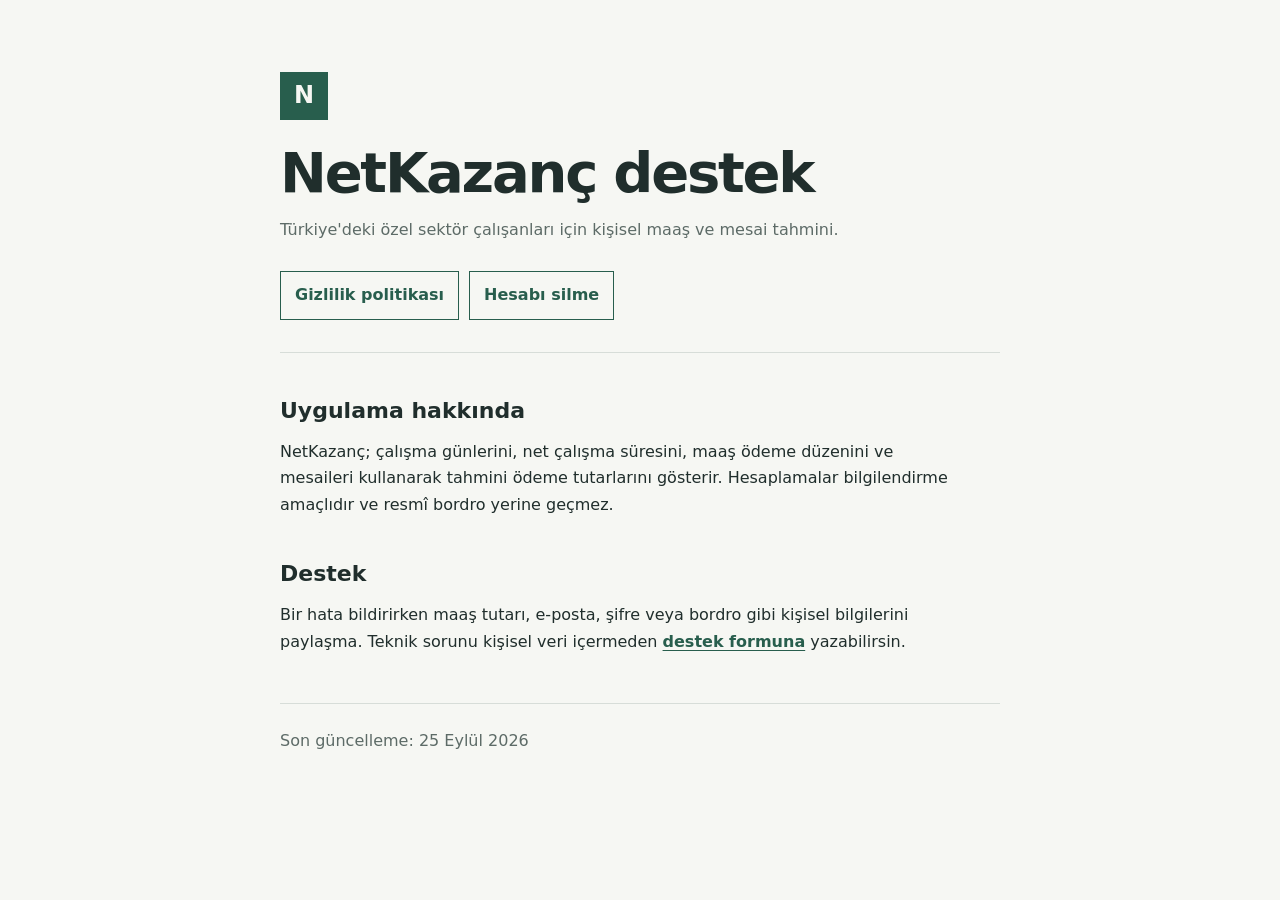
==== index.html @ 94b834bb "Publish NetKazanc support and privacy pages" ====
<!doctype html>
<html lang="tr">
<head>
  <meta charset="utf-8">
  <meta name="viewport" content="width=device-width,initial-scale=1">
  <title>NetKazanç Destek</title>
  <meta name="description" content="NetKazanç destek, gizlilik ve hesap silme bilgileri.">
  <style>
    :root{color-scheme:light;--ink:#202e2c;--green:#285e4d;--paper:#f6f7f3;--line:#d7ddd8;--muted:#5d6b67}
    *{box-sizing:border-box}body{margin:0;background:var(--paper);color:var(--ink);font:16px/1.65 system-ui,-apple-system,BlinkMacSystemFont,"Segoe UI",sans-serif}
    main{width:min(720px,calc(100% - 40px));margin:0 auto;padding:72px 0 88px}header{border-bottom:1px solid var(--line);padding-bottom:32px;margin-bottom:40px}
    .mark{display:grid;place-items:center;width:48px;height:48px;background:var(--green);color:var(--paper);font-weight:800;font-size:24px;margin-bottom:24px}
    h1{font-size:clamp(34px,7vw,56px);line-height:1.05;letter-spacing:-.04em;margin:0 0 14px}h2{font-size:22px;margin:38px 0 10px}p,li{max-width:66ch}p{margin:0 0 14px}.muted{color:var(--muted)}
    nav{display:flex;flex-wrap:wrap;gap:10px;margin-top:28px}a{color:var(--green);font-weight:650;text-underline-offset:3px}.button{border:1px solid var(--green);padding:10px 14px;text-decoration:none}
    footer{border-top:1px solid var(--line);margin-top:48px;padding-top:24px;color:var(--muted)}
  </style>
</head>
<body><main>
  <header><div class="mark" aria-hidden="true">N</div><h1>NetKazanç destek</h1><p class="muted">Türkiye'deki özel sektör çalışanları için kişisel maaş ve mesai tahmini.</p>
    <nav><a class="button" href="privacy/">Gizlilik politikası</a><a class="button" href="delete-account/">Hesabı silme</a></nav>
  </header>
  <h2>Uygulama hakkında</h2><p>NetKazanç; çalışma günlerini, net çalışma süresini, maaş ödeme düzenini ve mesaileri kullanarak tahmini ödeme tutarlarını gösterir. Hesaplamalar bilgilendirme amaçlıdır ve resmî bordro yerine geçmez.</p>
  <h2>Destek</h2><p>Bir hata bildirirken maaş tutarı, e-posta, şifre veya bordro gibi kişisel bilgilerini paylaşma. Teknik sorunu kişisel veri içermeden <a href="https://github.com/yasin765418/netkazanc-destek/issues/new">destek formuna</a> yazabilirsin.</p>
  <footer>Son güncelleme: 25 Eylül 2026</footer>
</main></body></html>
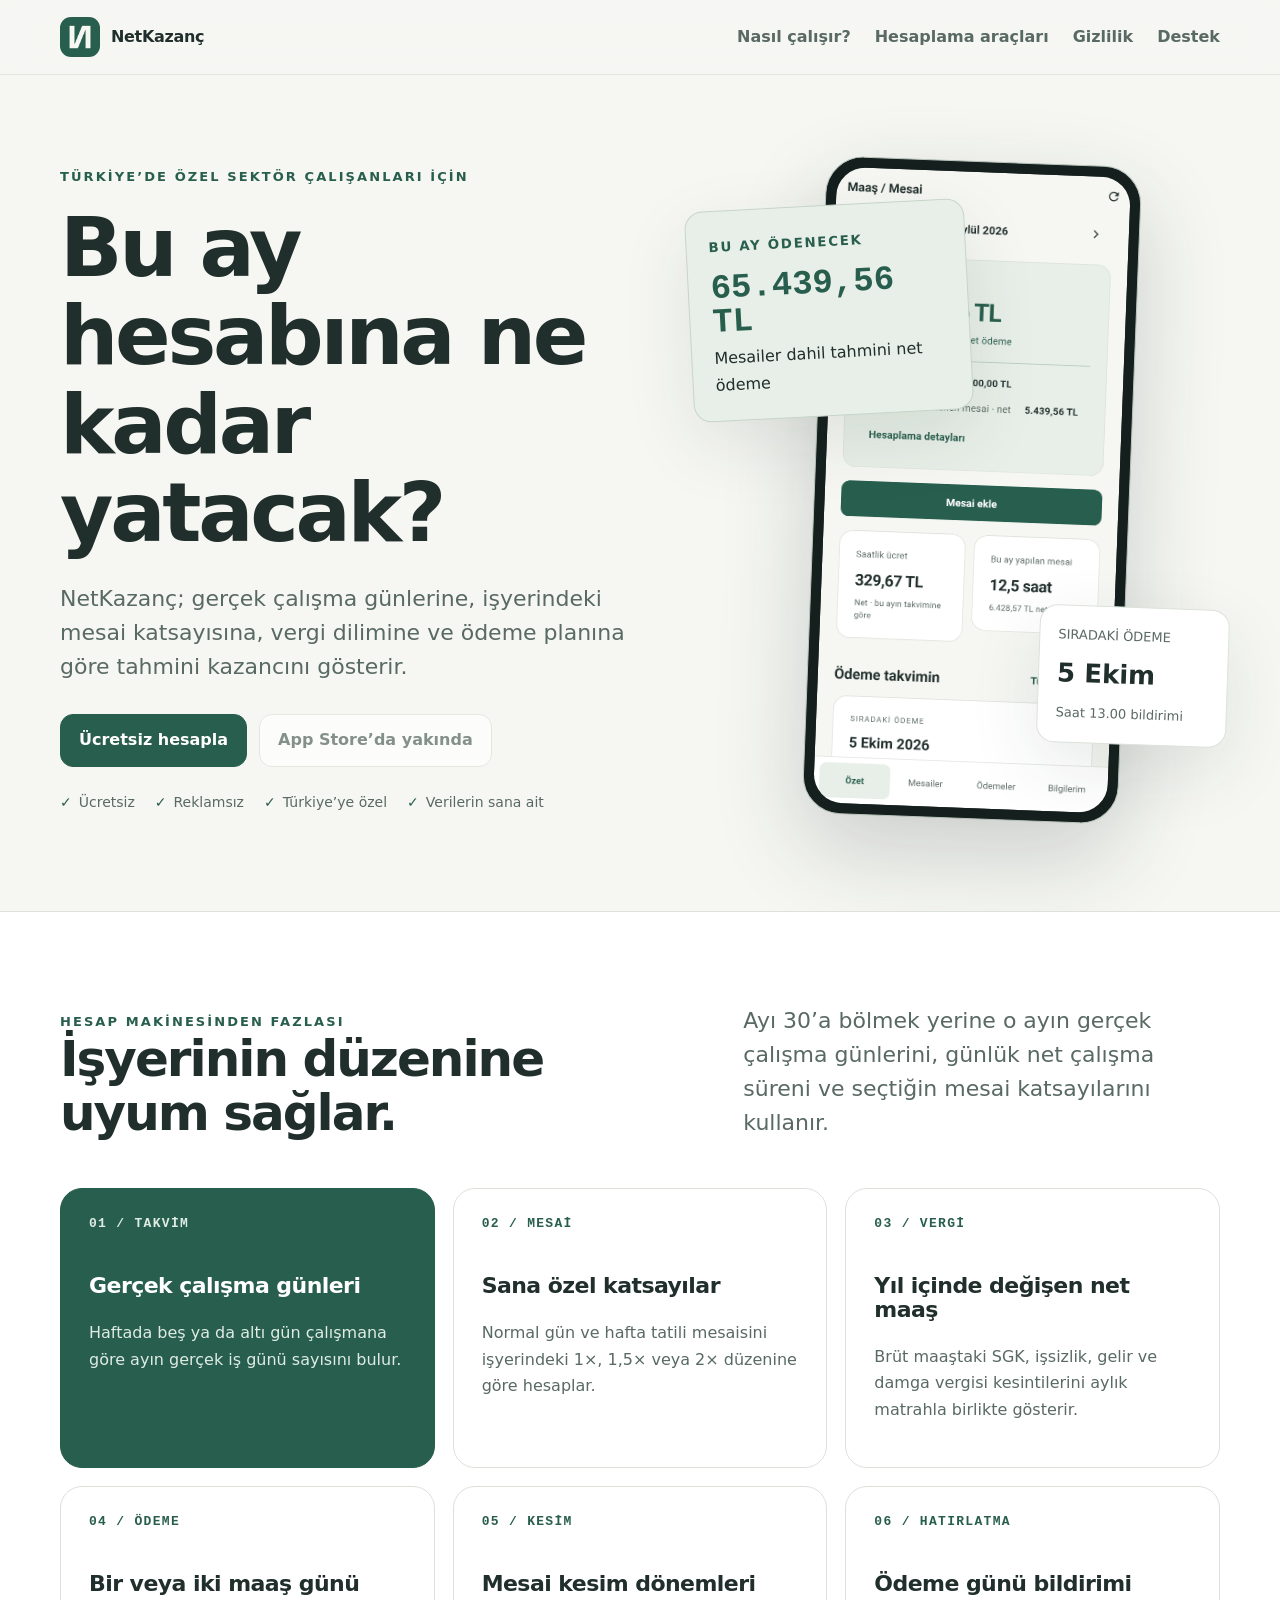
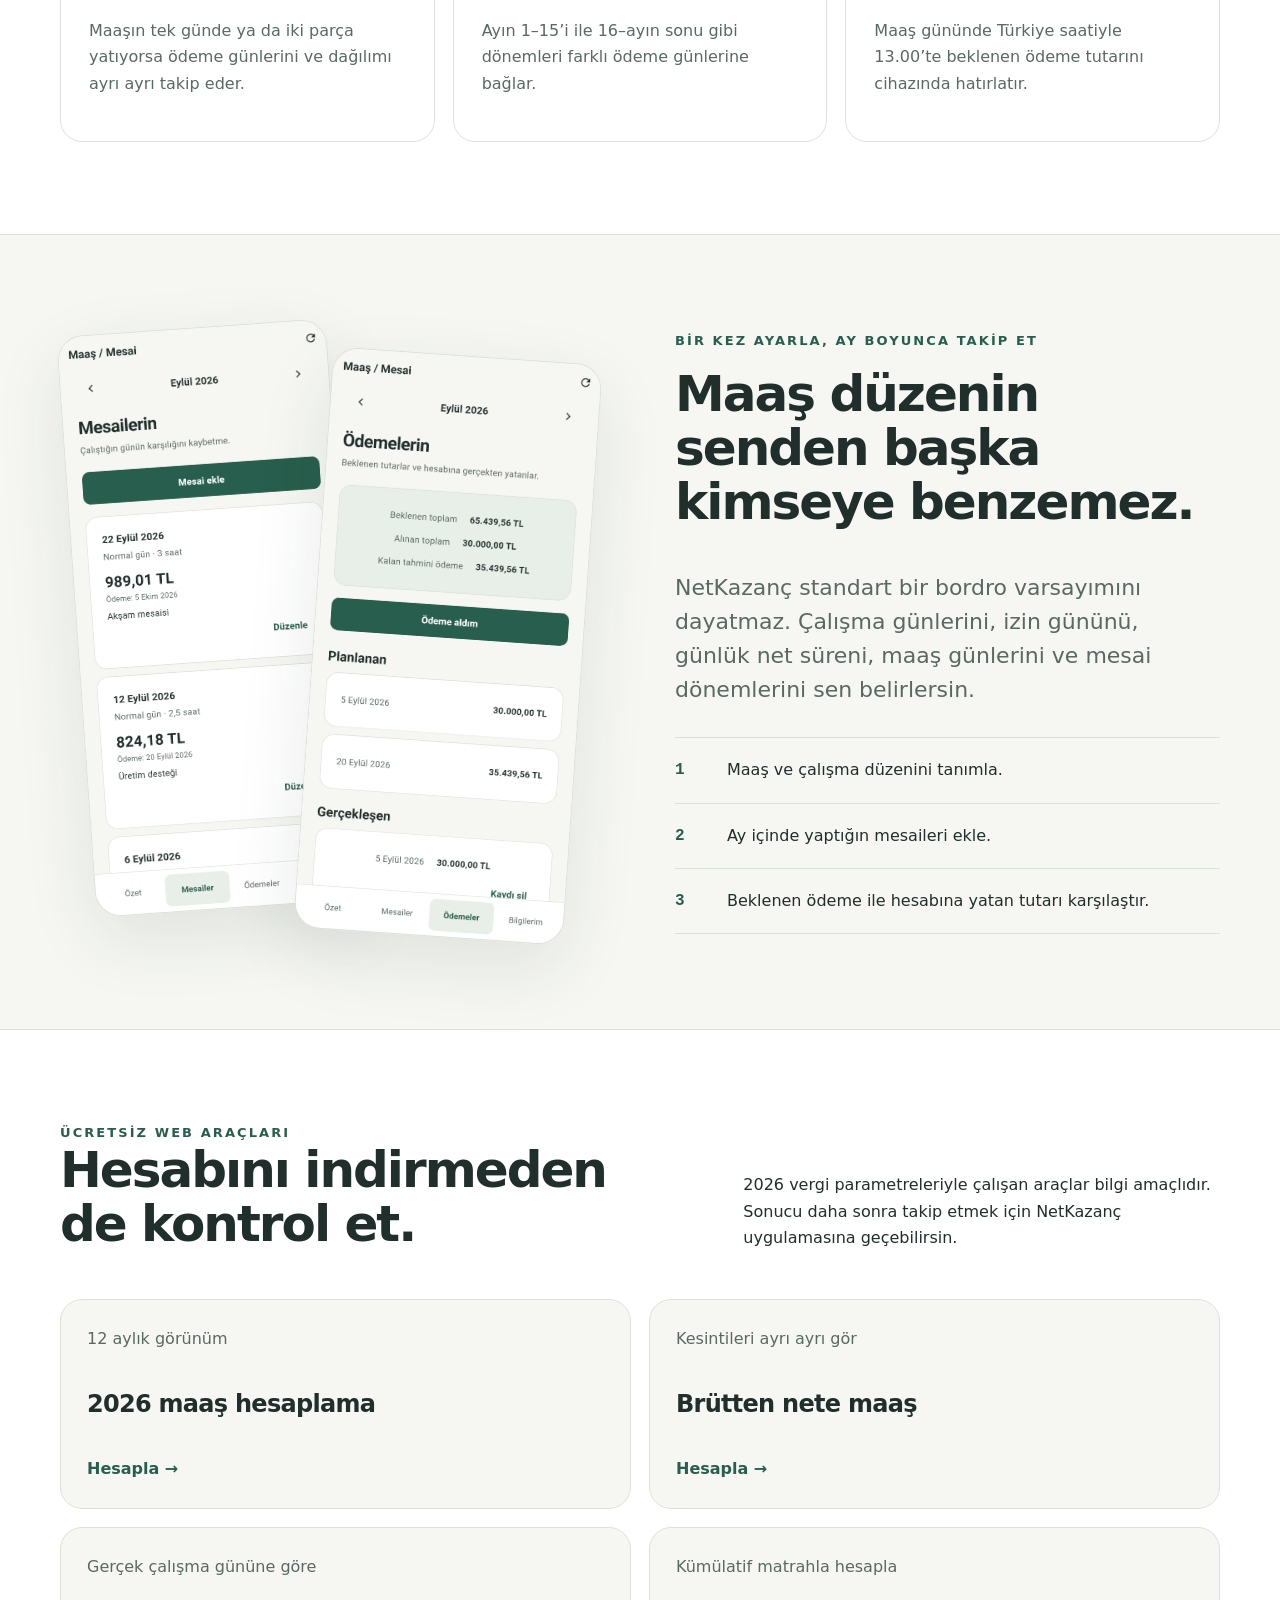
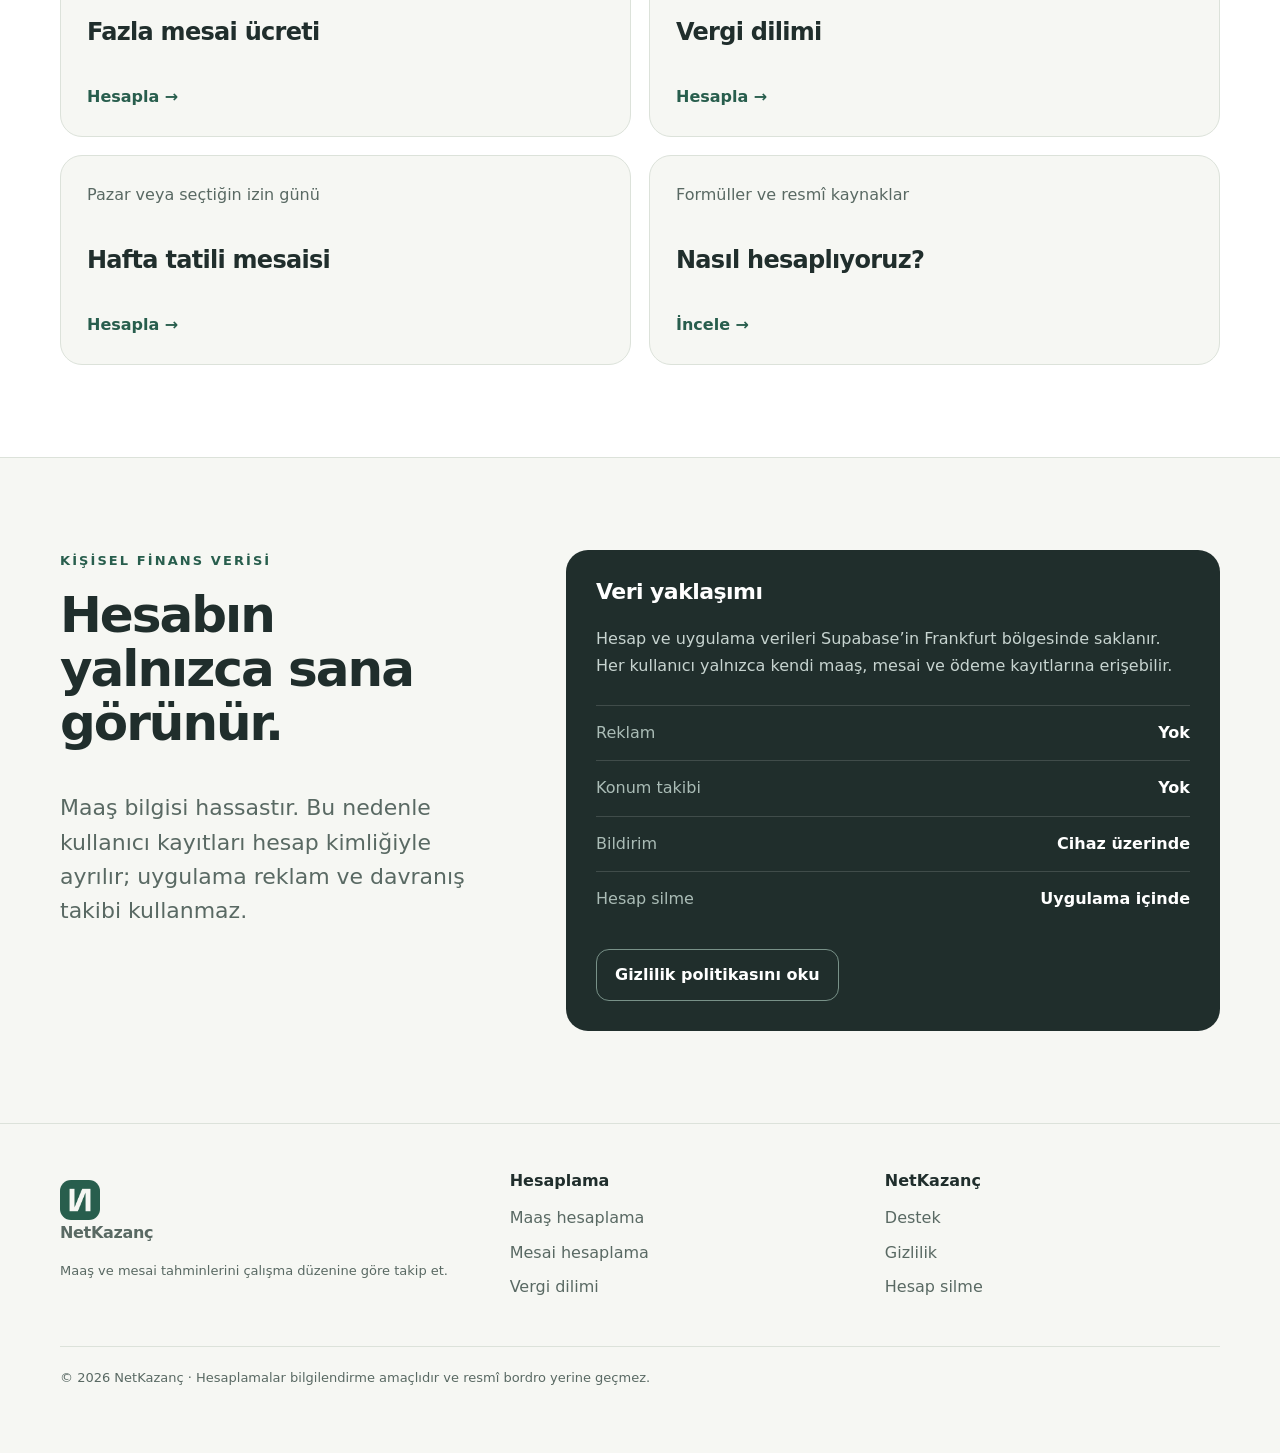
==== commit 617f7edc: "Build NetKazanc SEO product site" ====
--- a/index.html
+++ b/index.html
@@ -3,23 +3,154 @@
 <head>
   <meta charset="utf-8">
   <meta name="viewport" content="width=device-width,initial-scale=1">
-  <title>NetKazanç Destek</title>
-  <meta name="description" content="NetKazanç destek, gizlilik ve hesap silme bilgileri.">
-  <style>
-    :root{color-scheme:light;--ink:#202e2c;--green:#285e4d;--paper:#f6f7f3;--line:#d7ddd8;--muted:#5d6b67}
-    *{box-sizing:border-box}body{margin:0;background:var(--paper);color:var(--ink);font:16px/1.65 system-ui,-apple-system,BlinkMacSystemFont,"Segoe UI",sans-serif}
-    main{width:min(720px,calc(100% - 40px));margin:0 auto;padding:72px 0 88px}header{border-bottom:1px solid var(--line);padding-bottom:32px;margin-bottom:40px}
-    .mark{display:grid;place-items:center;width:48px;height:48px;background:var(--green);color:var(--paper);font-weight:800;font-size:24px;margin-bottom:24px}
-    h1{font-size:clamp(34px,7vw,56px);line-height:1.05;letter-spacing:-.04em;margin:0 0 14px}h2{font-size:22px;margin:38px 0 10px}p,li{max-width:66ch}p{margin:0 0 14px}.muted{color:var(--muted)}
-    nav{display:flex;flex-wrap:wrap;gap:10px;margin-top:28px}a{color:var(--green);font-weight:650;text-underline-offset:3px}.button{border:1px solid var(--green);padding:10px 14px;text-decoration:none}
-    footer{border-top:1px solid var(--line);margin-top:48px;padding-top:24px;color:var(--muted)}
-  </style>
+  <title>NetKazanç — Maaş, Mesai ve Vergi Dilimi Takibi</title>
+  <meta name="description" content="NetKazanç ile gerçek çalışma günlerine göre saatlik ücretini, mesai kazancını, vergi dilimini ve maaş ödeme takvimini takip et.">
+  <link rel="canonical" href="https://yasin765418.github.io/netkazanc-destek/">
+  <meta property="og:type" content="website">
+  <meta property="og:locale" content="tr_TR">
+  <meta property="og:title" content="NetKazanç — Bu ay hesabına ne kadar yatacak?">
+  <meta property="og:description" content="Maaşını, mesaini, vergi dilimini ve ödeme günlerini kendi çalışma düzenine göre takip et.">
+  <meta property="og:url" content="https://yasin765418.github.io/netkazanc-destek/">
+  <meta property="og:image" content="https://yasin765418.github.io/netkazanc-destek/assets/images/app-icon.png">
+  <meta name="twitter:card" content="summary">
+  <meta name="theme-color" content="#285e4d">
+  <link rel="icon" href="assets/images/app-icon.png">
+  <link rel="stylesheet" href="assets/site.css">
+  <script type="application/ld+json">
+  {
+    "@context": "https://schema.org",
+    "@type": "MobileApplication",
+    "name": "NetKazanç",
+    "description": "Türkiye'deki özel sektör çalışanları için maaş, mesai, vergi dilimi ve ödeme takibi uygulaması.",
+    "applicationCategory": "FinanceApplication",
+    "operatingSystem": "iOS, Android",
+    "inLanguage": "tr",
+    "offers": {"@type": "Offer", "price": "0", "priceCurrency": "TRY"},
+    "author": {"@type": "Person", "name": "Yasin Yiğit"},
+    "image": "https://yasin765418.github.io/netkazanc-destek/assets/images/app-icon.png",
+    "url": "https://yasin765418.github.io/netkazanc-destek/"
+  }
+  </script>
 </head>
-<body><main>
-  <header><div class="mark" aria-hidden="true">N</div><h1>NetKazanç destek</h1><p class="muted">Türkiye'deki özel sektör çalışanları için kişisel maaş ve mesai tahmini.</p>
-    <nav><a class="button" href="privacy/">Gizlilik politikası</a><a class="button" href="delete-account/">Hesabı silme</a></nav>
+<body>
+  <a class="skip" href="#icerik">İçeriğe geç</a>
+  <header class="site-header">
+    <nav class="nav wrap" aria-label="Ana menü">
+      <a class="brand" href="./"><img src="assets/images/app-icon.png" alt="" width="40" height="40">NetKazanç</a>
+      <button class="nav-toggle" type="button" aria-expanded="false" aria-controls="nav-links">Menü</button>
+      <div class="nav-links" id="nav-links">
+        <a href="#nasil-calisir">Nasıl çalışır?</a>
+        <a href="#hesaplama-araclari">Hesaplama araçları</a>
+        <a href="#guvenlik">Gizlilik</a>
+        <a href="destek/">Destek</a>
+      </div>
+    </nav>
   </header>
-  <h2>Uygulama hakkında</h2><p>NetKazanç; çalışma günlerini, net çalışma süresini, maaş ödeme düzenini ve mesaileri kullanarak tahmini ödeme tutarlarını gösterir. Hesaplamalar bilgilendirme amaçlıdır ve resmî bordro yerine geçmez.</p>
-  <h2>Destek</h2><p>Bir hata bildirirken maaş tutarı, e-posta, şifre veya bordro gibi kişisel bilgilerini paylaşma. Teknik sorunu kişisel veri içermeden <a href="https://github.com/yasin765418/netkazanc-destek/issues/new">destek formuna</a> yazabilirsin.</p>
-  <footer>Son güncelleme: 25 Eylül 2026</footer>
-</main></body></html>
+
+  <main id="icerik">
+    <section class="hero">
+      <div class="hero-grid wrap">
+        <div>
+          <p class="eyebrow">Türkiye’de özel sektör çalışanları için</p>
+          <h1>Bu ay hesabına ne kadar yatacak?</h1>
+          <p class="lead">NetKazanç; gerçek çalışma günlerine, işyerindeki mesai katsayısına, vergi dilimine ve ödeme planına göre tahmini kazancını gösterir.</p>
+          <div class="actions">
+            <a class="button primary" href="#hesaplama-araclari">Ücretsiz hesapla</a>
+            <a class="button muted" href="#uygulama" data-store-pending aria-disabled="true">App Store’da yakında</a>
+          </div>
+          <div class="trust-row" aria-label="Öne çıkan özellikler">
+            <span>Ücretsiz</span><span>Reklamsız</span><span>Türkiye’ye özel</span><span>Verilerin sana ait</span>
+          </div>
+        </div>
+        <div class="phone-stage" aria-label="NetKazanç uygulama görünümü">
+          <div class="pay-slip"><small>BU AY ÖDENECEK</small><strong class="mono">65.439,56 TL</strong><span>Mesailer dahil tahmini net ödeme</span></div>
+          <div class="phone"><img src="assets/images/ozet.png" alt="NetKazanç aylık maaş ve mesai özeti ekranı" width="1284" height="2778"></div>
+          <div class="pay-days"><span>SIRADAKİ ÖDEME</span><b>5 Ekim</b><span>Saat 13.00 bildirimi</span></div>
+        </div>
+      </div>
+    </section>
+
+    <section class="section alt" id="nasil-calisir">
+      <div class="wrap">
+        <div class="section-head">
+          <div><p class="eyebrow">Hesap makinesinden fazlası</p><h2>İşyerinin düzenine uyum sağlar.</h2></div>
+          <p class="lead">Ayı 30’a bölmek yerine o ayın gerçek çalışma günlerini, günlük net çalışma süreni ve seçtiğin mesai katsayılarını kullanır.</p>
+        </div>
+        <div class="feature-grid">
+          <article class="feature emphasis"><span class="index">01 / TAKVİM</span><h3>Gerçek çalışma günleri</h3><p>Haftada beş ya da altı gün çalışmana göre ayın gerçek iş günü sayısını bulur.</p></article>
+          <article class="feature"><span class="index">02 / MESAİ</span><h3>Sana özel katsayılar</h3><p>Normal gün ve hafta tatili mesaisini işyerindeki 1×, 1,5× veya 2× düzenine göre hesaplar.</p></article>
+          <article class="feature"><span class="index">03 / VERGİ</span><h3>Yıl içinde değişen net maaş</h3><p>Brüt maaştaki SGK, işsizlik, gelir ve damga vergisi kesintilerini aylık matrahla birlikte gösterir.</p></article>
+          <article class="feature"><span class="index">04 / ÖDEME</span><h3>Bir veya iki maaş günü</h3><p>Maaşın tek günde ya da iki parça yatıyorsa ödeme günlerini ve dağılımı ayrı ayrı takip eder.</p></article>
+          <article class="feature"><span class="index">05 / KESİM</span><h3>Mesai kesim dönemleri</h3><p>Ayın 1–15’i ile 16–ayın sonu gibi dönemleri farklı ödeme günlerine bağlar.</p></article>
+          <article class="feature"><span class="index">06 / HATIRLATMA</span><h3>Ödeme günü bildirimi</h3><p>Maaş gününde Türkiye saatiyle 13.00’te beklenen ödeme tutarını cihazında hatırlatır.</p></article>
+        </div>
+      </div>
+    </section>
+
+    <section class="section" id="uygulama">
+      <div class="story wrap">
+        <div class="screen-stack" aria-hidden="true">
+          <img src="assets/images/mesailer.png" alt="" width="1284" height="2778" loading="lazy">
+          <img src="assets/images/odemeler.png" alt="" width="1284" height="2778" loading="lazy">
+        </div>
+        <div class="story-copy">
+          <p class="eyebrow">Bir kez ayarla, ay boyunca takip et</p>
+          <h2>Maaş düzenin senden başka kimseye benzemez.</h2>
+          <p class="lead">NetKazanç standart bir bordro varsayımını dayatmaz. Çalışma günlerini, izin gününü, günlük net süreni, maaş günlerini ve mesai dönemlerini sen belirlersin.</p>
+          <ol class="story-list">
+            <li><b>1</b><span>Maaş ve çalışma düzenini tanımla.</span></li>
+            <li><b>2</b><span>Ay içinde yaptığın mesaileri ekle.</span></li>
+            <li><b>3</b><span>Beklenen ödeme ile hesabına yatan tutarı karşılaştır.</span></li>
+          </ol>
+        </div>
+      </div>
+    </section>
+
+    <section class="section alt" id="hesaplama-araclari">
+      <div class="wrap">
+        <div class="section-head">
+          <div><p class="eyebrow">Ücretsiz web araçları</p><h2>Hesabını indirmeden de kontrol et.</h2></div>
+          <p>2026 vergi parametreleriyle çalışan araçlar bilgi amaçlıdır. Sonucu daha sonra takip etmek için NetKazanç uygulamasına geçebilirsin.</p>
+        </div>
+        <div class="tool-grid">
+          <a class="tool-card" href="maas-hesaplama-2026/"><span>12 aylık görünüm</span><b>2026 maaş hesaplama</b><i>Hesapla →</i></a>
+          <a class="tool-card" href="brutten-nete-maas-hesaplama/"><span>Kesintileri ayrı ayrı gör</span><b>Brütten nete maaş</b><i>Hesapla →</i></a>
+          <a class="tool-card" href="fazla-mesai-ucreti-hesaplama/"><span>Gerçek çalışma gününe göre</span><b>Fazla mesai ücreti</b><i>Hesapla →</i></a>
+          <a class="tool-card" href="vergi-dilimi-hesaplama/"><span>Kümülatif matrahla hesapla</span><b>Vergi dilimi</b><i>Hesapla →</i></a>
+          <a class="tool-card" href="hafta-tatili-mesai-hesaplama/"><span>Pazar veya seçtiğin izin günü</span><b>Hafta tatili mesaisi</b><i>Hesapla →</i></a>
+          <a class="tool-card" href="hesaplama-yontemi/"><span>Formüller ve resmî kaynaklar</span><b>Nasıl hesaplıyoruz?</b><i>İncele →</i></a>
+        </div>
+      </div>
+    </section>
+
+    <section class="section" id="guvenlik">
+      <div class="security wrap">
+        <div><p class="eyebrow">Kişisel finans verisi</p><h2>Hesabın yalnızca sana görünür.</h2><p class="lead">Maaş bilgisi hassastır. Bu nedenle kullanıcı kayıtları hesap kimliğiyle ayrılır; uygulama reklam ve davranış takibi kullanmaz.</p></div>
+        <div class="security-panel">
+          <h3>Veri yaklaşımı</h3>
+          <p>Hesap ve uygulama verileri Supabase’in Frankfurt bölgesinde saklanır. Her kullanıcı yalnızca kendi maaş, mesai ve ödeme kayıtlarına erişebilir.</p>
+          <dl>
+            <div><dt>Reklam</dt><dd>Yok</dd></div>
+            <div><dt>Konum takibi</dt><dd>Yok</dd></div>
+            <div><dt>Bildirim</dt><dd>Cihaz üzerinde</dd></div>
+            <div><dt>Hesap silme</dt><dd>Uygulama içinde</dd></div>
+          </dl>
+          <a class="button" href="privacy/" style="color:white;border-color:#789188;margin-top:22px">Gizlilik politikasını oku</a>
+        </div>
+      </div>
+    </section>
+  </main>
+
+  <footer class="site-footer">
+    <div class="wrap">
+      <div class="footer-grid">
+        <div><a class="brand" href="./"><img src="assets/images/app-icon.png" alt="" width="40" height="40">NetKazanç</a><p class="fine" style="margin-top:14px">Maaş ve mesai tahminlerini çalışma düzenine göre takip et.</p></div>
+        <div><h3>Hesaplama</h3><a href="maas-hesaplama-2026/">Maaş hesaplama</a><a href="fazla-mesai-ucreti-hesaplama/">Mesai hesaplama</a><a href="vergi-dilimi-hesaplama/">Vergi dilimi</a></div>
+        <div><h3>NetKazanç</h3><a href="destek/">Destek</a><a href="privacy/">Gizlilik</a><a href="delete-account/">Hesap silme</a></div>
+      </div>
+      <p class="footer-note">© <span data-year>2026</span> NetKazanç · Hesaplamalar bilgilendirme amaçlıdır ve resmî bordro yerine geçmez.</p>
+    </div>
+  </footer>
+  <script src="assets/site.js" defer></script>
+</body>
+</html>
--- a/assets/site.css
+++ b/assets/site.css
@@ -0,0 +1,207 @@
+:root {
+  color-scheme: light;
+  --ink: #202e2c;
+  --muted: #596963;
+  --accent: #285e4d;
+  --accent-strong: #17483a;
+  --canvas: #f6f7f3;
+  --paper: #ffffff;
+  --wash: #e8efe8;
+  --line: #dce2da;
+  --amber: #d79741;
+  --shadow: 0 24px 70px rgba(32, 46, 44, .10);
+  --radius: 22px;
+  --content: 1160px;
+}
+
+* { box-sizing: border-box; }
+html { scroll-behavior: smooth; }
+body {
+  margin: 0;
+  background: var(--canvas);
+  color: var(--ink);
+  font: 16px/1.65 "Segoe UI", system-ui, -apple-system, BlinkMacSystemFont, sans-serif;
+  -webkit-font-smoothing: antialiased;
+}
+img { display: block; max-width: 100%; height: auto; }
+a { color: var(--accent); text-underline-offset: 3px; }
+button, input, select { font: inherit; }
+button, .button { min-height: 48px; }
+:focus-visible { outline: 3px solid rgba(215, 151, 65, .65); outline-offset: 3px; }
+.wrap { width: min(var(--content), calc(100% - 40px)); margin-inline: auto; }
+.skip { position: fixed; left: 12px; top: -80px; z-index: 99; background: var(--ink); color: white; padding: 10px 14px; }
+.skip:focus { top: 12px; }
+
+.site-header {
+  position: sticky;
+  top: 0;
+  z-index: 20;
+  border-bottom: 1px solid rgba(220, 226, 218, .85);
+  background: rgba(246, 247, 243, .92);
+  backdrop-filter: blur(14px);
+}
+.nav { min-height: 74px; display: flex; align-items: center; justify-content: space-between; gap: 24px; }
+.brand { display: inline-flex; align-items: center; gap: 11px; color: var(--ink); font-weight: 760; text-decoration: none; letter-spacing: -.02em; }
+.brand img { width: 40px; height: 40px; border-radius: 11px; }
+.nav-links { display: flex; align-items: center; gap: 24px; }
+.nav-links a { color: var(--muted); font-weight: 650; text-decoration: none; }
+.nav-links a:hover { color: var(--accent); }
+.nav-toggle { display: none; border: 1px solid var(--line); background: var(--paper); border-radius: 12px; padding: 8px 12px; color: var(--ink); }
+
+h1, h2, h3 { margin-top: 0; line-height: 1.08; letter-spacing: -.04em; }
+h1 { font-size: clamp(46px, 7vw, 82px); font-weight: 710; }
+h2 { font-size: clamp(32px, 4vw, 50px); font-weight: 690; }
+h3 { font-size: 22px; font-weight: 680; letter-spacing: -.025em; }
+p { margin: 0 0 16px; }
+.eyebrow { margin-bottom: 16px; color: var(--accent); font-size: 13px; font-weight: 800; letter-spacing: .16em; text-transform: uppercase; }
+.lead { color: var(--muted); font-size: clamp(18px, 2.2vw, 22px); line-height: 1.55; }
+.fine { color: var(--muted); font-size: 13px; }
+.mono, .money, output { font-family: ui-monospace, "Cascadia Mono", "SFMono-Regular", Consolas, monospace; font-variant-numeric: tabular-nums; }
+
+.hero { padding: 86px 0 92px; overflow: hidden; }
+.hero-grid { display: grid; grid-template-columns: minmax(0, 1.08fr) minmax(360px, .92fr); gap: 80px; align-items: center; }
+.hero h1 { max-width: 780px; margin-bottom: 24px; }
+.hero .lead { max-width: 650px; }
+.actions { display: flex; flex-wrap: wrap; gap: 12px; margin-top: 30px; }
+.button { display: inline-flex; align-items: center; justify-content: center; gap: 9px; border: 1px solid var(--accent); border-radius: 13px; padding: 12px 18px; color: var(--accent); font-weight: 720; text-decoration: none; }
+.button.primary { background: var(--accent); color: white; }
+.button.primary:hover { background: var(--accent-strong); }
+.button.muted { border-color: var(--line); color: var(--muted); background: var(--paper); }
+.button[aria-disabled="true"] { cursor: default; opacity: .72; }
+.trust-row { display: flex; flex-wrap: wrap; gap: 10px 20px; margin-top: 24px; color: var(--muted); font-size: 14px; }
+.trust-row span::before { content: "✓"; margin-right: 7px; color: var(--accent); font-weight: 800; }
+
+.phone-stage { position: relative; min-height: 650px; display: grid; place-items: center; }
+.pay-slip { position: absolute; left: -34px; top: 44px; z-index: 2; width: 280px; padding: 22px; border: 1px solid #c7d5c8; border-radius: 18px; background: var(--wash); box-shadow: var(--shadow); transform: rotate(-3deg); }
+.pay-slip small { color: var(--accent); font-weight: 800; letter-spacing: .13em; }
+.pay-slip strong { display: block; margin: 12px 0 6px; color: var(--accent); font-size: 34px; line-height: 1; }
+.phone { width: 316px; padding: 10px; border: 1px solid #bac5bd; border-radius: 38px; background: #15201e; box-shadow: 0 34px 90px rgba(32, 46, 44, .20); transform: rotate(2.2deg); }
+.phone img { border-radius: 29px; }
+.pay-days { position: absolute; right: -8px; bottom: 74px; z-index: 3; display: grid; gap: 7px; width: 190px; padding: 18px; border: 1px solid var(--line); border-radius: 18px; background: var(--paper); box-shadow: var(--shadow); transform: rotate(2deg); }
+.pay-days b { font-size: 26px; }
+.pay-days span { color: var(--muted); font-size: 13px; }
+
+.section { padding: 92px 0; }
+.section.alt { border-block: 1px solid var(--line); background: var(--paper); }
+.section-head { display: grid; grid-template-columns: minmax(0, .85fr) minmax(320px, .65fr); gap: 60px; align-items: end; margin-bottom: 48px; }
+.section-head h2, .section-head p { margin-bottom: 0; }
+.feature-grid { display: grid; grid-template-columns: repeat(3, 1fr); gap: 18px; }
+.feature { min-height: 250px; padding: 28px; border: 1px solid var(--line); border-radius: var(--radius); background: var(--paper); }
+.feature .index { display: block; margin-bottom: 44px; color: var(--accent); font: 700 13px/1 ui-monospace, monospace; letter-spacing: .1em; }
+.feature p { color: var(--muted); }
+.feature.emphasis { background: var(--accent); color: white; border-color: var(--accent); }
+.feature.emphasis .index, .feature.emphasis p { color: #dfece5; }
+
+.story { display: grid; grid-template-columns: 1fr 1fr; gap: 70px; align-items: center; }
+.story-copy { max-width: 560px; }
+.story-list { padding: 0; margin: 30px 0 0; list-style: none; border-top: 1px solid var(--line); }
+.story-list li { display: grid; grid-template-columns: 36px 1fr; gap: 16px; padding: 19px 0; border-bottom: 1px solid var(--line); }
+.story-list b { color: var(--accent); font-family: ui-monospace, monospace; }
+.screen-stack { position: relative; min-height: 610px; }
+.screen-stack img { position: absolute; width: 270px; border: 1px solid var(--line); border-radius: 26px; box-shadow: var(--shadow); }
+.screen-stack img:first-child { left: 3%; top: 0; transform: rotate(-4deg); }
+.screen-stack img:last-child { right: 4%; bottom: 0; transform: rotate(4deg); }
+
+.tool-grid { display: grid; grid-template-columns: repeat(2, 1fr); gap: 18px; }
+.tool-card { display: flex; min-height: 210px; flex-direction: column; justify-content: space-between; padding: 26px; border: 1px solid var(--line); border-radius: var(--radius); background: var(--canvas); text-decoration: none; }
+.tool-card:hover { border-color: #a9bcae; transform: translateY(-2px); }
+.tool-card span { color: var(--muted); }
+.tool-card b { color: var(--ink); font-size: 24px; letter-spacing: -.03em; }
+.tool-card i { color: var(--accent); font-style: normal; font-weight: 760; }
+
+.security { display: grid; grid-template-columns: .8fr 1.2fr; gap: 70px; align-items: start; }
+.security-panel { padding: 30px; border-radius: var(--radius); background: var(--ink); color: white; }
+.security-panel p { color: #c7d4d0; }
+.security-panel dl { margin: 26px 0 0; }
+.security-panel div { display: flex; justify-content: space-between; gap: 20px; padding: 14px 0; border-top: 1px solid rgba(255,255,255,.14); }
+.security-panel dt { color: #aabcb6; }
+.security-panel dd { margin: 0; font-weight: 700; }
+
+.page-hero { padding: 72px 0 54px; }
+.page-hero h1 { max-width: 900px; font-size: clamp(42px, 6vw, 68px); margin-bottom: 20px; }
+.page-hero .lead { max-width: 760px; }
+.breadcrumbs { display: flex; flex-wrap: wrap; gap: 8px; margin-bottom: 32px; color: var(--muted); font-size: 14px; }
+.breadcrumbs a { color: var(--muted); }
+
+.calculator-layout { display: grid; grid-template-columns: minmax(0, 1fr) minmax(340px, .82fr); gap: 24px; align-items: start; margin-bottom: 60px; }
+.calculator, .result-card { padding: 28px; border: 1px solid var(--line); border-radius: var(--radius); background: var(--paper); }
+.result-card { position: sticky; top: 96px; background: var(--wash); }
+.fields { display: grid; grid-template-columns: 1fr 1fr; gap: 18px; }
+.field { display: grid; gap: 7px; }
+.field.full { grid-column: 1 / -1; }
+.field label, fieldset legend { color: var(--ink); font-weight: 680; }
+.field small { color: var(--muted); }
+input, select { width: 100%; min-height: 50px; border: 1px solid var(--line); border-radius: 12px; background: var(--canvas); color: var(--ink); padding: 10px 13px; }
+fieldset { border: 0; padding: 0; margin: 0; }
+.check-row { display: flex; flex-wrap: wrap; gap: 8px; margin-top: 9px; }
+.check-row label { position: relative; cursor: pointer; }
+.check-row input { position: absolute; opacity: 0; pointer-events: none; }
+.check-row span { display: grid; min-width: 52px; min-height: 44px; place-items: center; border: 1px solid var(--line); border-radius: 11px; background: var(--canvas); }
+.check-row input:checked + span { border-color: var(--accent); background: var(--accent); color: white; }
+.calc-action { margin-top: 22px; width: 100%; border: 0; border-radius: 12px; background: var(--accent); color: white; font-weight: 760; cursor: pointer; }
+.result-label { color: var(--accent); font-size: 12px; font-weight: 800; letter-spacing: .14em; text-transform: uppercase; }
+.result-main { display: block; margin: 14px 0 24px; color: var(--accent); font-size: clamp(34px, 5vw, 52px); font-weight: 760; letter-spacing: -.05em; line-height: 1; }
+.result-list { margin: 0; }
+.result-list div { display: flex; justify-content: space-between; gap: 20px; padding: 11px 0; border-top: 1px solid #c6d5c8; }
+.result-list dt { color: var(--muted); }
+.result-list dd { margin: 0; text-align: right; font-weight: 680; }
+.notice { margin-top: 20px; padding: 15px 17px; border-left: 3px solid var(--amber); background: #fff8ed; color: #65513a; font-size: 14px; }
+
+.article { width: min(780px, 100%); }
+.article h2 { margin-top: 54px; font-size: 34px; }
+.article h3 { margin-top: 34px; }
+.article p, .article li { color: #3d4b47; }
+.article table, .annual-table { width: 100%; border-collapse: collapse; margin: 24px 0; background: var(--paper); }
+.article th, .article td, .annual-table th, .annual-table td { padding: 13px 14px; border-bottom: 1px solid var(--line); text-align: left; }
+.article th, .annual-table th { color: var(--muted); font-size: 13px; }
+.table-wrap { overflow-x: auto; }
+.source-box { margin-top: 44px; padding: 24px; border: 1px solid var(--line); border-radius: 16px; background: var(--paper); }
+.source-box ul { margin-bottom: 0; }
+
+.legal { width: min(780px, calc(100% - 40px)); margin: 0 auto; padding: 64px 0 90px; }
+.legal h1 { font-size: clamp(38px, 6vw, 58px); }
+.legal h2 { margin-top: 40px; font-size: 24px; }
+.legal header { padding-bottom: 28px; border-bottom: 1px solid var(--line); }
+
+.site-footer { padding: 48px 0; border-top: 1px solid var(--line); }
+.footer-grid { display: grid; grid-template-columns: 1.1fr .9fr .9fr; gap: 40px; }
+.footer-grid h3 { font-size: 16px; letter-spacing: 0; }
+.footer-grid a { display: block; width: fit-content; margin: 8px 0; color: var(--muted); text-decoration: none; }
+.footer-note { margin-top: 38px; padding-top: 20px; border-top: 1px solid var(--line); color: var(--muted); font-size: 13px; }
+
+@media (max-width: 900px) {
+  .hero-grid, .story, .security, .calculator-layout { grid-template-columns: 1fr; }
+  .hero-grid { gap: 30px; }
+  .phone-stage { min-height: 610px; }
+  .section-head { grid-template-columns: 1fr; gap: 18px; }
+  .feature-grid { grid-template-columns: 1fr 1fr; }
+  .result-card { position: static; }
+}
+
+@media (max-width: 680px) {
+  .wrap { width: min(100% - 28px, var(--content)); }
+  .nav-toggle { display: inline-flex; align-items: center; }
+  .nav-links { position: absolute; inset: 74px 0 auto; display: none; flex-direction: column; align-items: stretch; gap: 0; padding: 10px 20px 20px; border-bottom: 1px solid var(--line); background: var(--canvas); }
+  .nav-links.open { display: flex; }
+  .nav-links a { padding: 12px; }
+  .hero { padding: 58px 0 60px; }
+  .hero h1 { font-size: 48px; }
+  .phone-stage { min-height: 535px; transform: scale(.9); margin-inline: -24px; }
+  .pay-slip { left: 0; top: 20px; width: 230px; }
+  .pay-slip strong { font-size: 28px; }
+  .phone { width: 270px; }
+  .pay-days { right: 0; bottom: 30px; width: 165px; }
+  .section { padding: 66px 0; }
+  .feature-grid, .tool-grid, .fields, .footer-grid { grid-template-columns: 1fr; }
+  .feature { min-height: 0; }
+  .feature .index { margin-bottom: 24px; }
+  .screen-stack { min-height: 520px; }
+  .screen-stack img { width: 225px; }
+  .calculator, .result-card { padding: 22px; }
+  .table-wrap { margin-inline: -14px; }
+}
+
+@media (prefers-reduced-motion: reduce) {
+  html { scroll-behavior: auto; }
+  *, *::before, *::after { transition-duration: .01ms !important; animation-duration: .01ms !important; }
+}
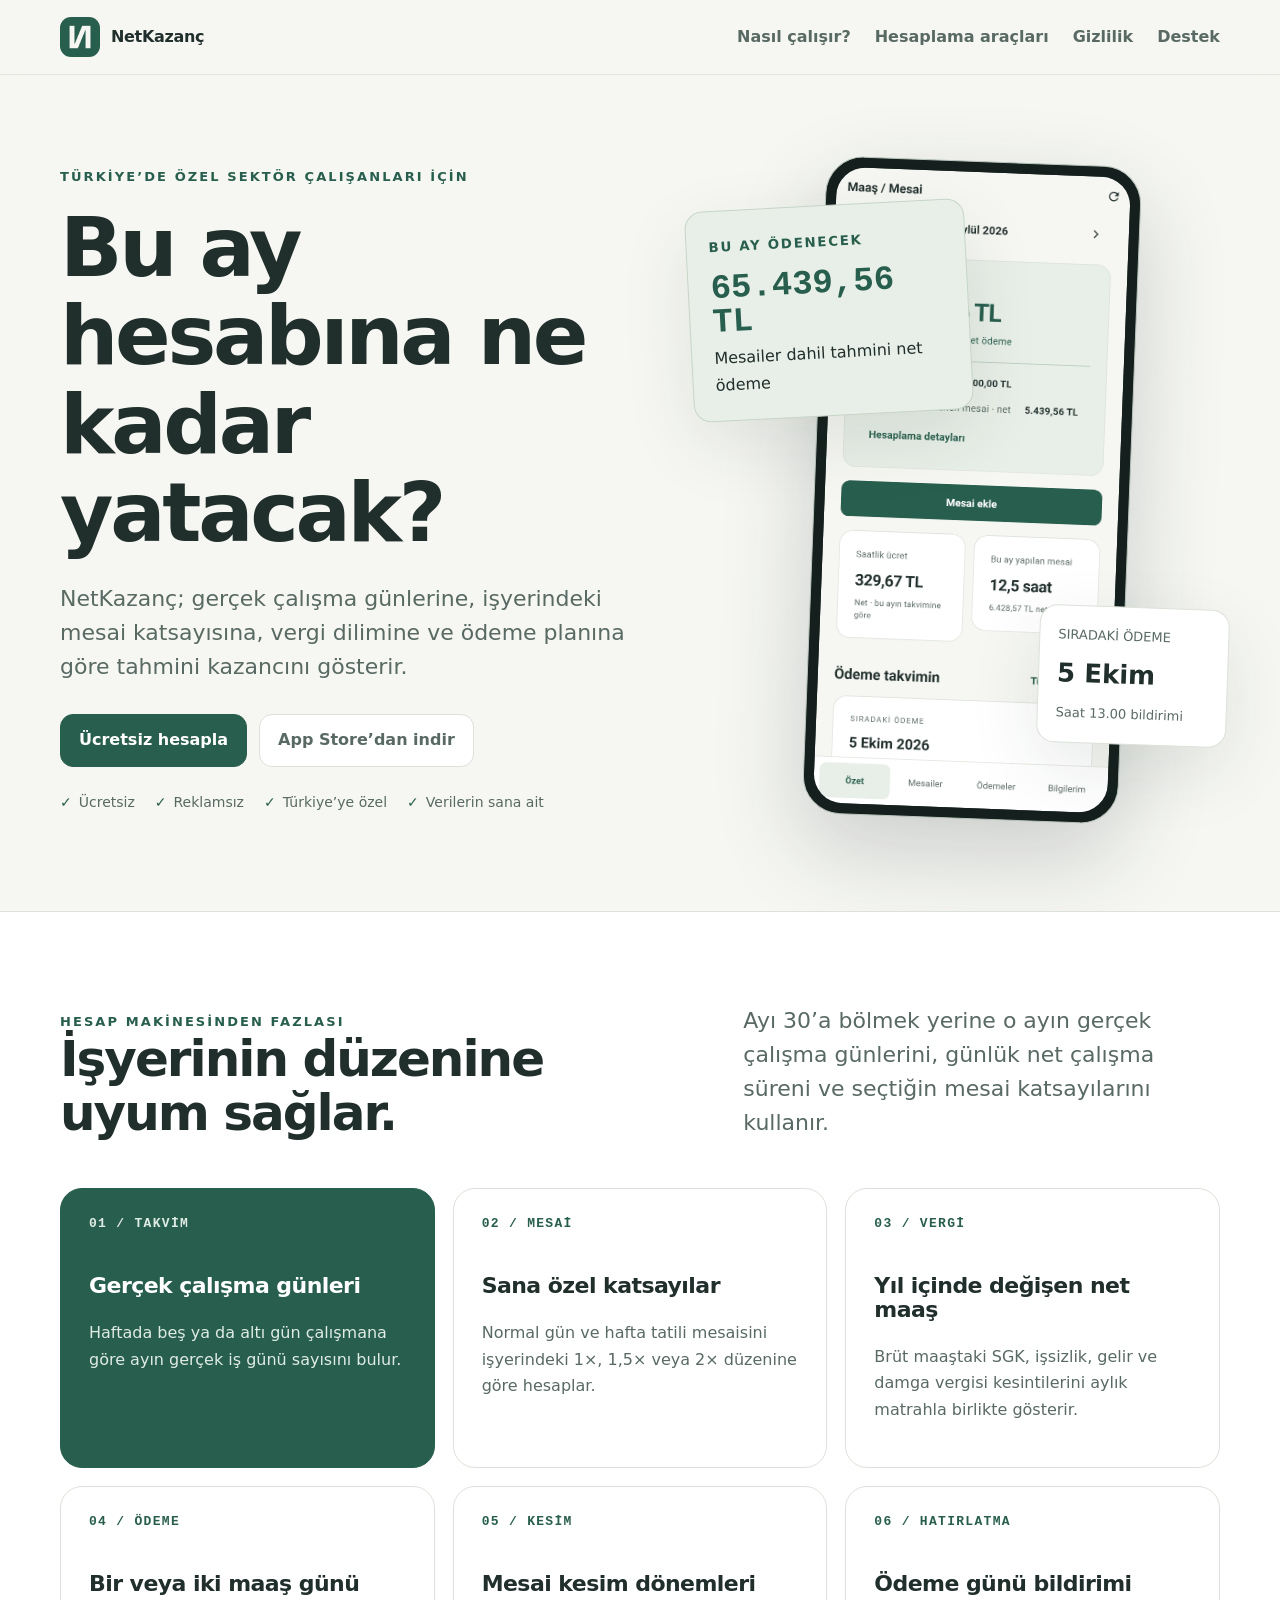
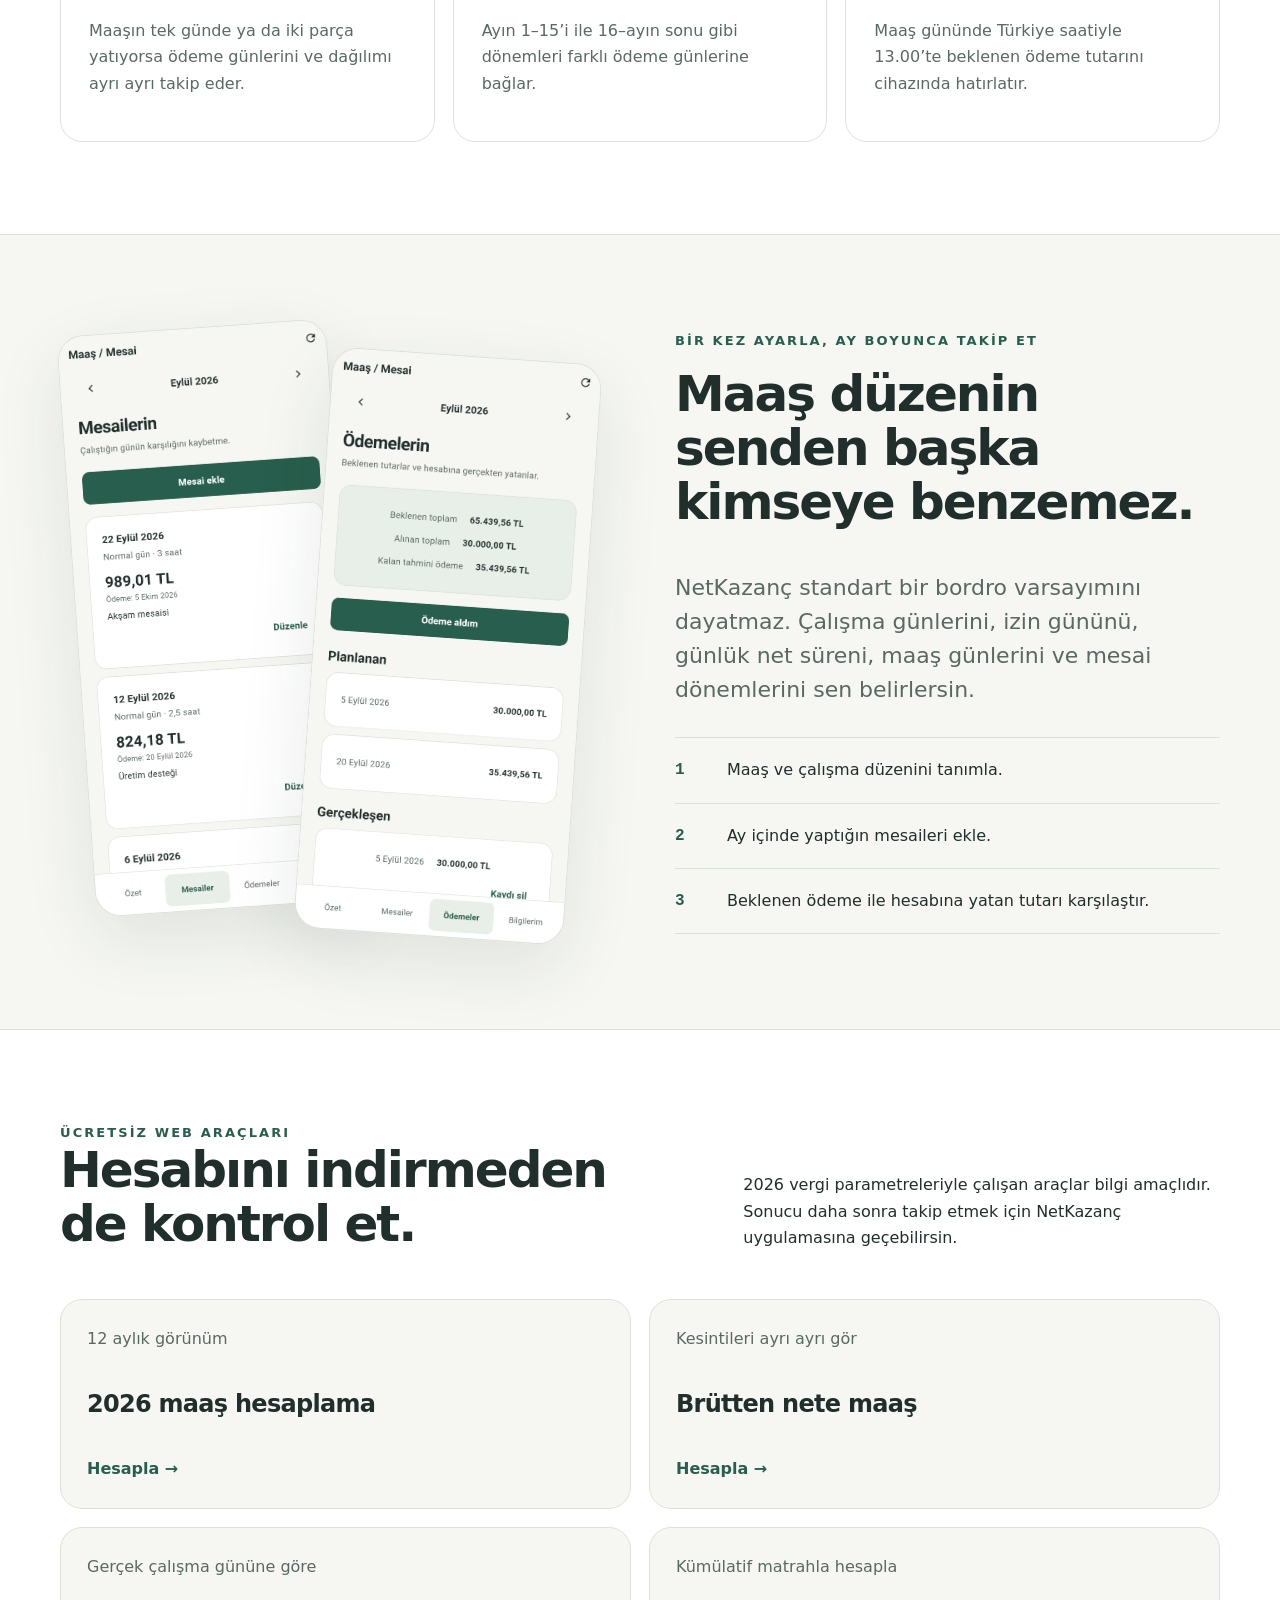
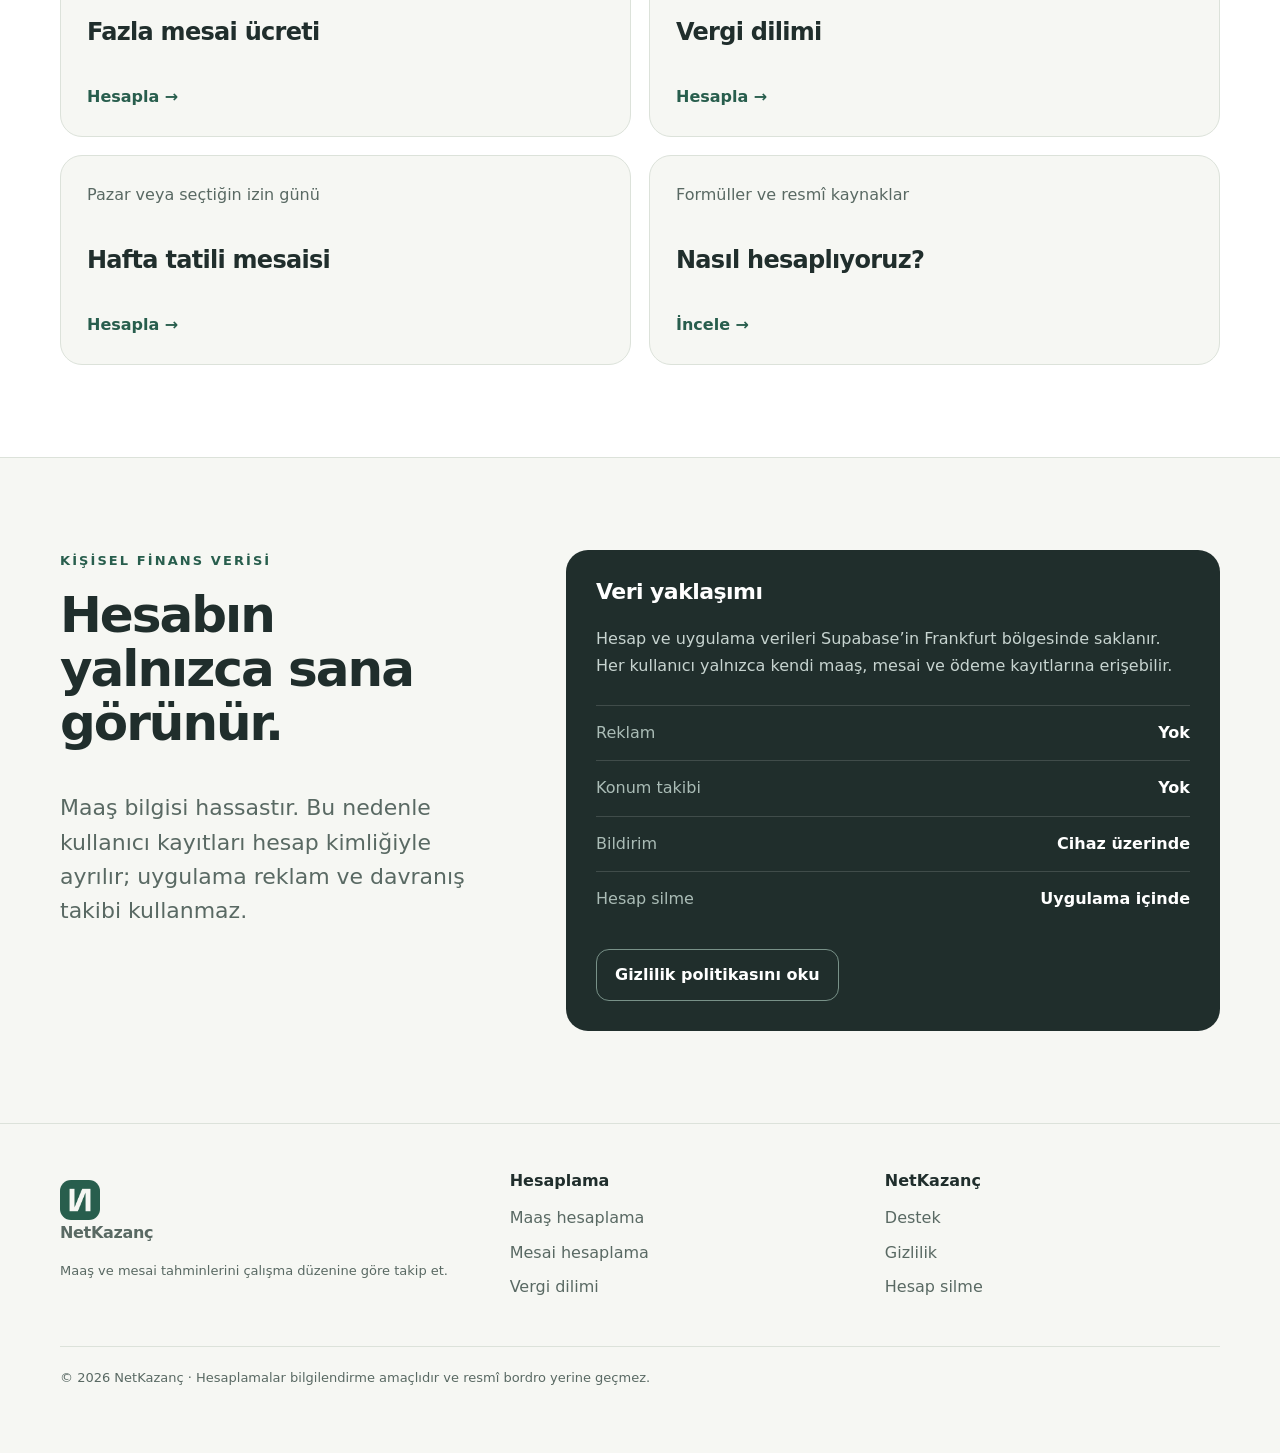
==== commit 42ae0417: "Link the live App Store listing" ====
--- a/index.html
+++ b/index.html
@@ -14,6 +14,7 @@
   <meta property="og:image" content="https://yasin765418.github.io/netkazanc-destek/assets/images/app-icon.png">
   <meta name="twitter:card" content="summary">
   <meta name="theme-color" content="#285e4d">
+  <meta name="apple-itunes-app" content="app-id=6815928544">
   <link rel="icon" href="assets/images/app-icon.png">
   <link rel="stylesheet" href="assets/site.css">
   <script type="application/ld+json">
@@ -28,6 +29,10 @@
     "offers": {"@type": "Offer", "price": "0", "priceCurrency": "TRY"},
     "author": {"@type": "Person", "name": "Yasin Yiğit"},
     "image": "https://yasin765418.github.io/netkazanc-destek/assets/images/app-icon.png",
+    "softwareVersion": "1.0.0",
+    "installUrl": "https://apps.apple.com/tr/app/netkazan%C3%A7-maa%C5%9F-mesai/id6815928544",
+    "downloadUrl": "https://apps.apple.com/tr/app/netkazan%C3%A7-maa%C5%9F-mesai/id6815928544",
+    "sameAs": ["https://apps.apple.com/tr/app/netkazan%C3%A7-maa%C5%9F-mesai/id6815928544"],
     "url": "https://yasin765418.github.io/netkazanc-destek/"
   }
   </script>
@@ -56,7 +61,7 @@
           <p class="lead">NetKazanç; gerçek çalışma günlerine, işyerindeki mesai katsayısına, vergi dilimine ve ödeme planına göre tahmini kazancını gösterir.</p>
           <div class="actions">
             <a class="button primary" href="#hesaplama-araclari">Ücretsiz hesapla</a>
-            <a class="button muted" href="#uygulama" data-store-pending aria-disabled="true">App Store’da yakında</a>
+            <a class="button muted" href="https://apps.apple.com/tr/app/netkazan%C3%A7-maa%C5%9F-mesai/id6815928544">App Store’dan indir</a>
           </div>
           <div class="trust-row" aria-label="Öne çıkan özellikler">
             <span>Ücretsiz</span><span>Reklamsız</span><span>Türkiye’ye özel</span><span>Verilerin sana ait</span>
